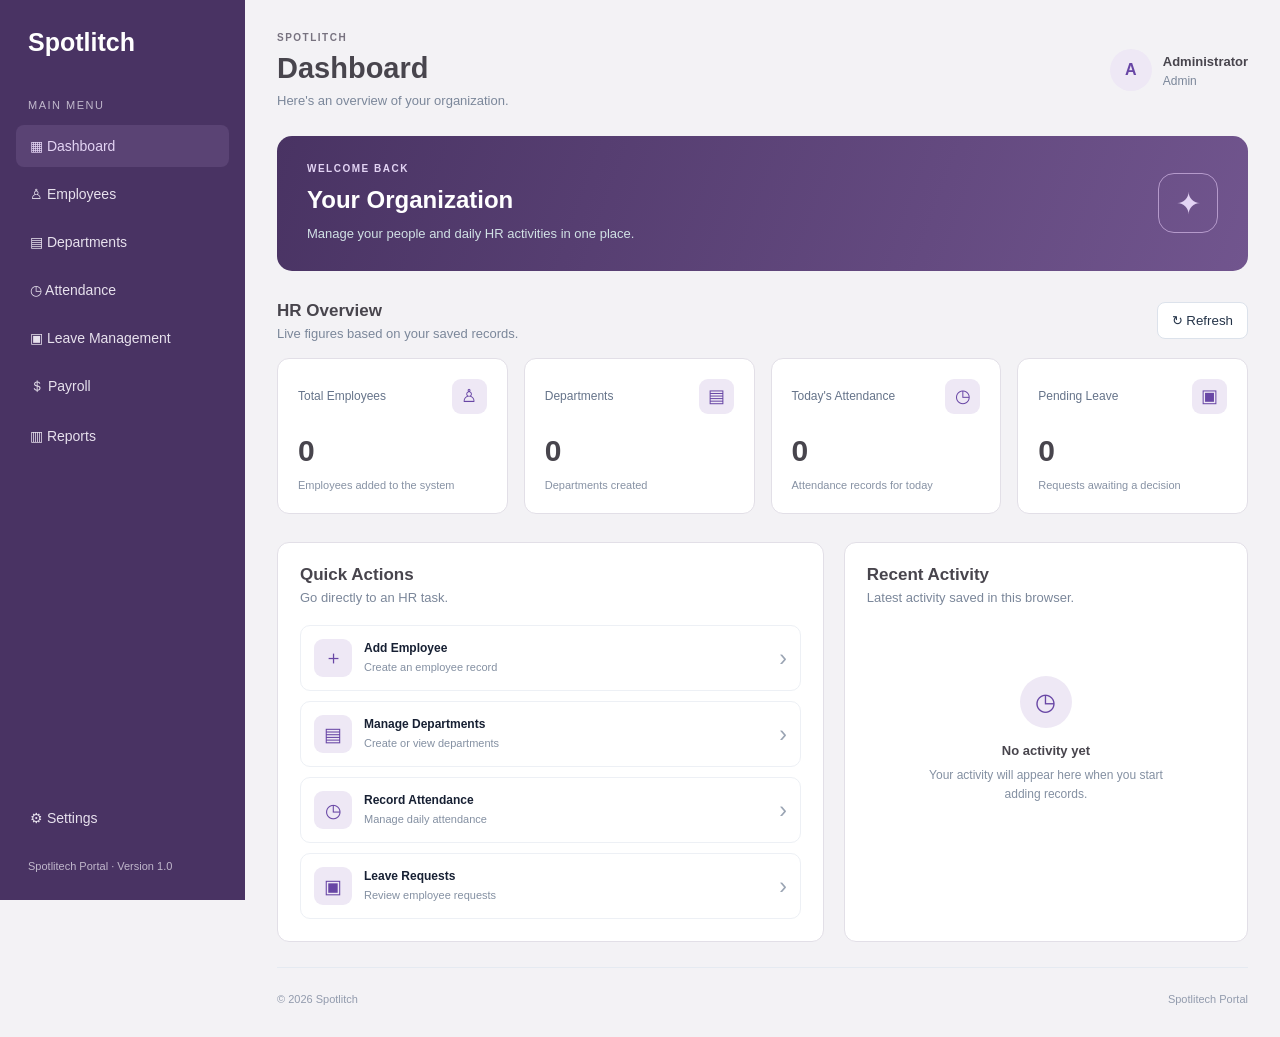
==== index.html @ 1d555ec6 "first commit" ====
<!DOCTYPE html>
<html lang="en">
<head>
    <meta charset="UTF-8">
    <meta name="viewport" content="width=device-width, initial-scale=1.0">
    <meta http-equiv="refresh" content="0; url=dashboard.html">
    <title>Spotlitch | Dashboard</title>
</head>
<body>
    <p>Opening Spotlitch Dashboard…</p>
    <p>If you are not redirected, <a href="dashboard.html">open the Dashboard</a>.</p>
    <script>
        window.location.replace("dashboard.html");
    </script>
</body>
</html>
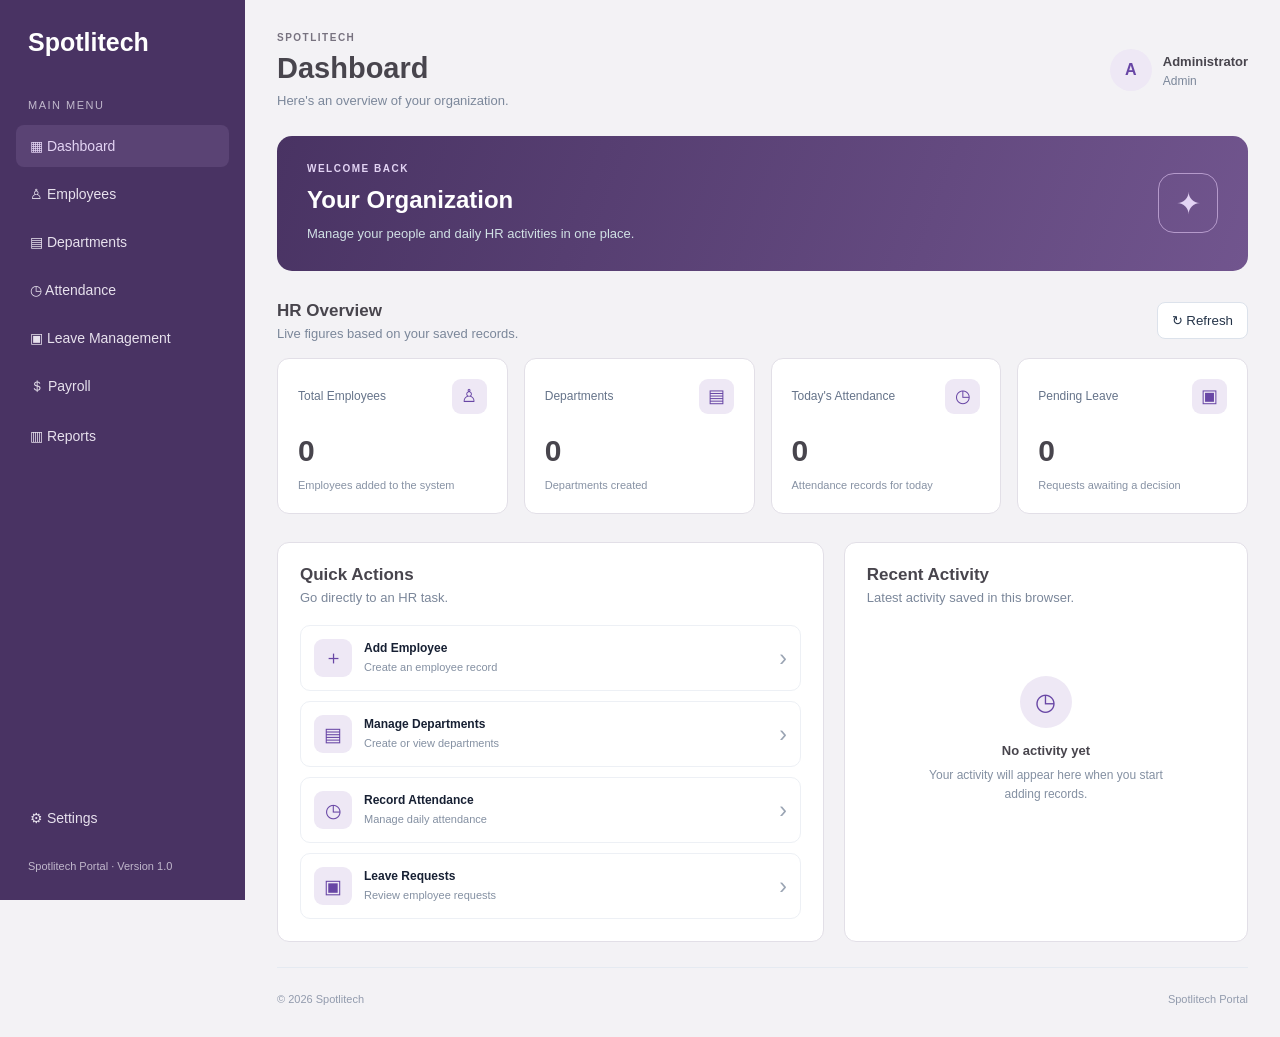
==== commit c20ec3dc: "first commit" ====
--- a/index.html
+++ b/index.html
@@ -4,10 +4,10 @@
     <meta charset="UTF-8">
     <meta name="viewport" content="width=device-width, initial-scale=1.0">
     <meta http-equiv="refresh" content="0; url=dashboard.html">
-    <title>Spotlitch | Dashboard</title>
+    <title>Spotlitech | Dashboard</title>
 </head>
 <body>
-    <p>Opening Spotlitch Dashboard…</p>
+    <p>Opening Spotlitech Dashboard…</p>
     <p>If you are not redirected, <a href="dashboard.html">open the Dashboard</a>.</p>
     <script>
         window.location.replace("dashboard.html");
